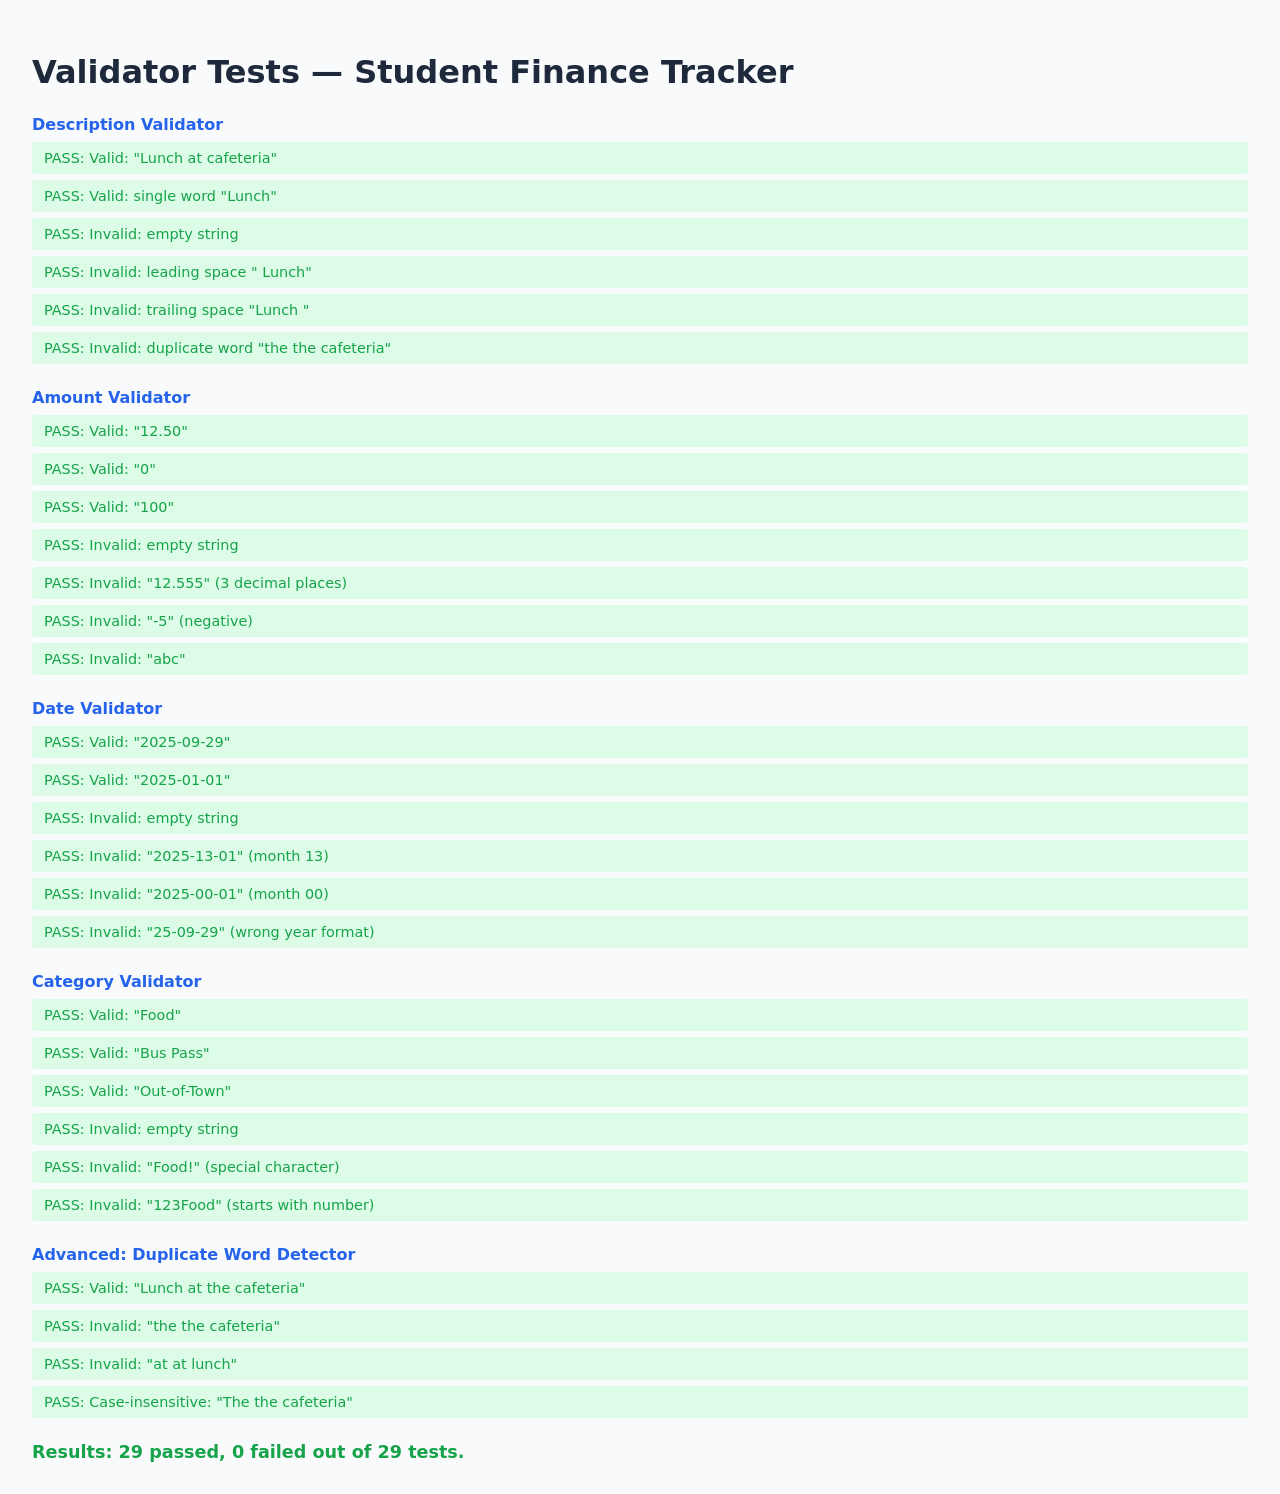
==== tests.html @ 63bfadbe "M3: add tests.html with assertions for all 5 validators" ====
<!DOCTYPE html>
<html lang="en">
<head>
  <meta charset="UTF-8" />
  <title>Validator Tests</title>
  <style>
    body { font-family: system-ui, sans-serif; padding: 24px; background: #f8fafc; }
    h1 { margin-bottom: 24px; color: #1e293b; }
    h2 { margin: 24px 0 8px; color: #2563eb; font-size: 1rem; }
    .pass {
      background: #dcfce7; color: #16a34a;
      padding: 8px 12px; border-radius: 4px;
      margin-bottom: 6px; font-size: 0.9rem;
    }
    .fail {
      background: #fee2e2; color: #dc2626;
      padding: 8px 12px; border-radius: 4px;
      margin-bottom: 6px; font-size: 0.9rem;
    }
    #summary {
      margin-top: 24px; font-weight: bold; font-size: 1.1rem;
    }
  </style>
</head>
<body>

  <h1>Validator Tests — Student Finance Tracker</h1>
  <div id="results"></div>
  <div id="summary"></div>

  <script type="module">
    import {
      validateDescription,
      validateAmount,
      validateDate,
      validateCategory,
      validateNoDuplicateWords
    } from './scripts/validators.js';

    let passed = 0;
    let failed = 0;
    const results = document.getElementById('results');

    function assert(label, condition) {
      const div = document.createElement('div');
      if (condition) {
        div.className = 'pass';
        div.textContent = 'PASS: ' + label;
        passed++;
      } else {
        div.className = 'fail';
        div.textContent = 'FAIL: ' + label;
        failed++;
      }
      results.appendChild(div);
    }

    function heading(text) {
      const h = document.createElement('h2');
      h.textContent = text;
      results.appendChild(h);
    }

    // ---- DESCRIPTION TESTS ----
    heading('Description Validator');
    assert('Valid: "Lunch at cafeteria"',
      validateDescription('Lunch at cafeteria').valid === true);
    assert('Valid: single word "Lunch"',
      validateDescription('Lunch').valid === true);
    assert('Invalid: empty string',
      validateDescription('').valid === false);
    assert('Invalid: leading space " Lunch"',
      validateDescription(' Lunch').valid === false);
    assert('Invalid: trailing space "Lunch "',
      validateDescription('Lunch ').valid === false);
    assert('Invalid: duplicate word "the the cafeteria"',
      validateDescription('the the cafeteria').valid === false);

    // ---- AMOUNT TESTS ----
    heading('Amount Validator');
    assert('Valid: "12.50"',
      validateAmount('12.50').valid === true);
    assert('Valid: "0"',
      validateAmount('0').valid === true);
    assert('Valid: "100"',
      validateAmount('100').valid === true);
    assert('Invalid: empty string',
      validateAmount('').valid === false);
    assert('Invalid: "12.555" (3 decimal places)',
      validateAmount('12.555').valid === false);
    assert('Invalid: "-5" (negative)',
      validateAmount('-5').valid === false);
    assert('Invalid: "abc"',
      validateAmount('abc').valid === false);

    // ---- DATE TESTS ----
    heading('Date Validator');
    assert('Valid: "2025-09-29"',
      validateDate('2025-09-29').valid === true);
    assert('Valid: "2025-01-01"',
      validateDate('2025-01-01').valid === true);
    assert('Invalid: empty string',
      validateDate('').valid === false);
    assert('Invalid: "2025-13-01" (month 13)',
      validateDate('2025-13-01').valid === false);
    assert('Invalid: "2025-00-01" (month 00)',
      validateDate('2025-00-01').valid === false);
    assert('Invalid: "25-09-29" (wrong year format)',
      validateDate('25-09-29').valid === false);

    // ---- CATEGORY TESTS ----
    heading('Category Validator');
    assert('Valid: "Food"',
      validateCategory('Food').valid === true);
    assert('Valid: "Bus Pass"',
      validateCategory('Bus Pass').valid === true);
    assert('Valid: "Out-of-Town"',
      validateCategory('Out-of-Town').valid === true);
    assert('Invalid: empty string',
      validateCategory('').valid === false);
    assert('Invalid: "Food!" (special character)',
      validateCategory('Food!').valid === false);
    assert('Invalid: "123Food" (starts with number)',
      validateCategory('123Food').valid === false);

    // ---- ADVANCED: DUPLICATE WORD TESTS ----
    heading('Advanced: Duplicate Word Detector');
    assert('Valid: "Lunch at the cafeteria"',
      validateNoDuplicateWords('Lunch at the cafeteria').valid === true);
    assert('Invalid: "the the cafeteria"',
      validateNoDuplicateWords('the the cafeteria').valid === false);
    assert('Invalid: "at at lunch"',
      validateNoDuplicateWords('at at lunch').valid === false);
    assert('Case-insensitive: "The the cafeteria"',
      validateNoDuplicateWords('The the cafeteria').valid === false);

    // ---- SUMMARY ----
    const summary = document.getElementById('summary');
    summary.textContent = `Results: ${passed} passed, ${failed} failed out of ${passed + failed} tests.`;
    summary.style.color = failed === 0 ? '#16a34a' : '#dc2626';

  </script>
</body>
</html>
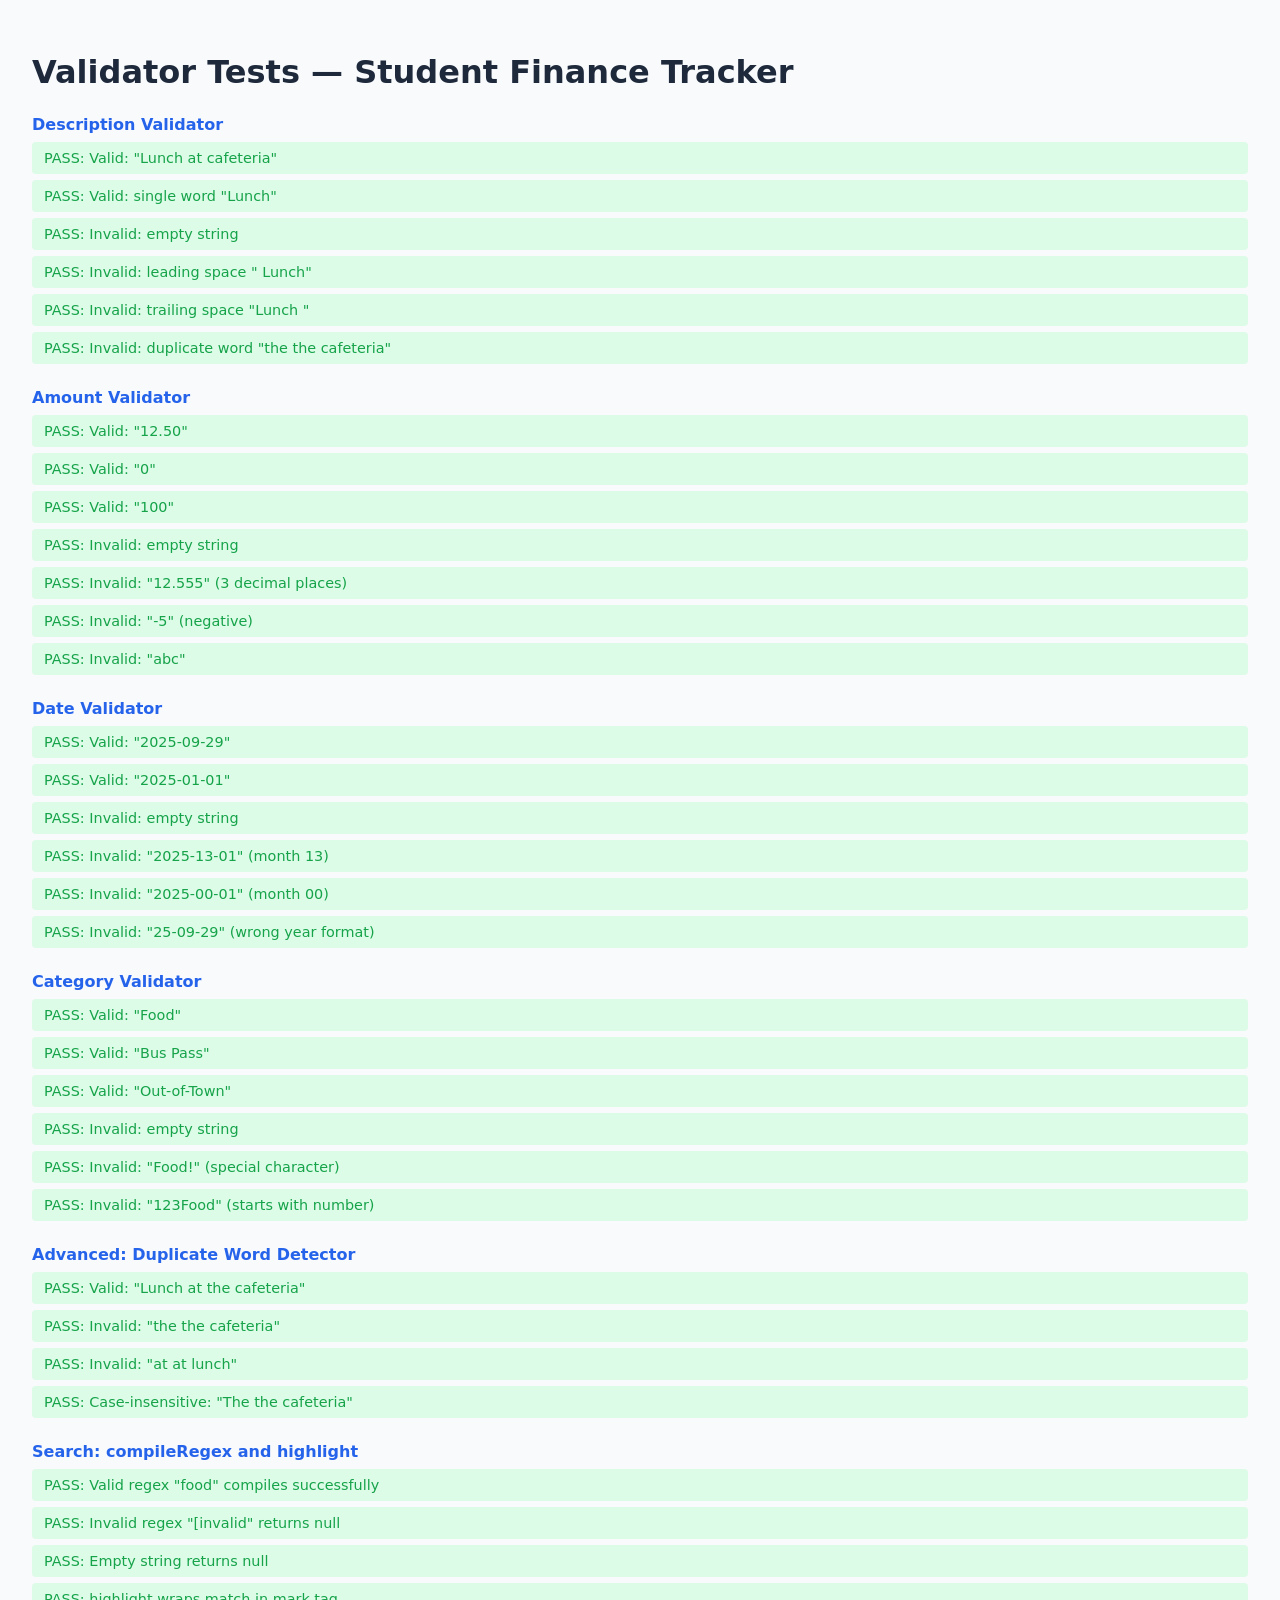
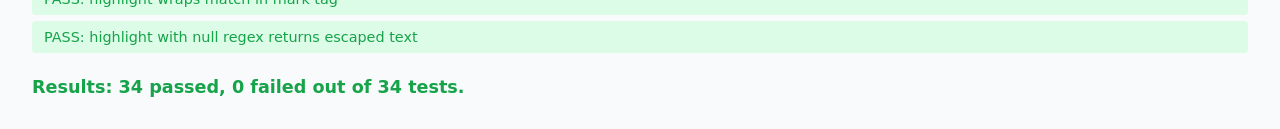
==== commit 3cf581f7: "M4: add search and highlight assertions to tests.html" ====
--- a/tests.html
+++ b/tests.html
@@ -36,6 +36,8 @@
       validateCategory,
       validateNoDuplicateWords
     } from './scripts/validators.js';
+
+    import { compileRegex, highlight } from './scripts/search.js';
 
     let passed = 0;
     let failed = 0;
@@ -135,6 +137,19 @@
       validateNoDuplicateWords('The the cafeteria').valid === false);
 
     // ---- SUMMARY ----
+    // ---- SEARCH TESTS ----
+    heading('Search: compileRegex and highlight');
+    assert('Valid regex "food" compiles successfully',
+      compileRegex('food') !== null);
+    assert('Invalid regex "[invalid" returns null',
+      compileRegex('[invalid') === null);
+    assert('Empty string returns null',
+      compileRegex('') === null);
+    assert('highlight wraps match in mark tag',
+      highlight('Lunch at cafeteria', /lunch/i).includes('<mark>'));
+    assert('highlight with null regex returns escaped text',
+      highlight('Lunch', null) === 'Lunch');
+
     const summary = document.getElementById('summary');
     summary.textContent = `Results: ${passed} passed, ${failed} failed out of ${passed + failed} tests.`;
     summary.style.color = failed === 0 ? '#16a34a' : '#dc2626';
